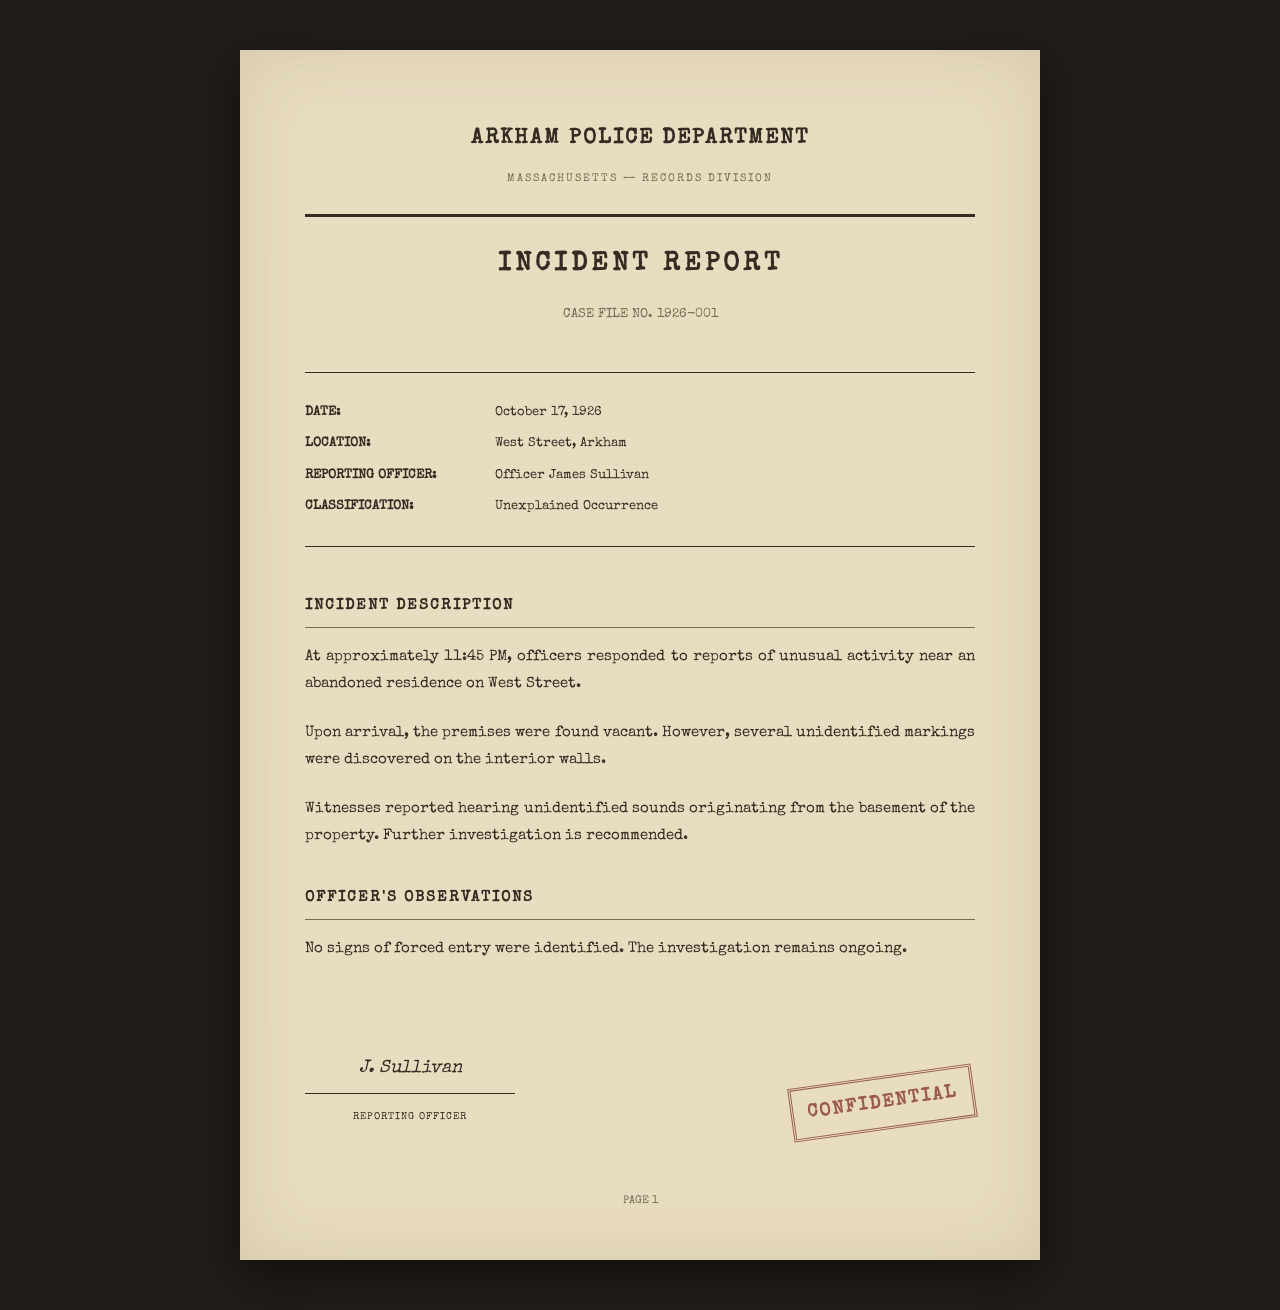
==== archives/001.html @ 72afe5b0 "new style and layout for the reports" ====
<!DOCTYPE html>
<html lang="en">
<head>
  <meta charset="UTF-8">
  <meta name="viewport" content="width=device-width, initial-scale=1.0">

  <title>Police Report — archivist</title>

  <link rel="stylesheet" href="../styles/police-report.css">
</head>

<body>

  <main class="report">

    <!-- Report Header -->
    <header class="report-header">
      <p class="department">ARKHAM POLICE DEPARTMENT</p>
      <p class="division">MASSACHUSETTS — RECORDS DIVISION</p>

      <div class="header-line"></div>

      <h1>INCIDENT REPORT</h1>

      <p class="report-number">CASE FILE NO. 1926-001</p>
    </header>

    <!-- Report Information -->
    <section class="report-details">

      <div class="detail">
        <span class="label">DATE:</span>
        <span>October 17, 1926</span>
      </div>

      <div class="detail">
        <span class="label">LOCATION:</span>
        <span>West Street, Arkham</span>
      </div>

      <div class="detail">
        <span class="label">REPORTING OFFICER:</span>
        <span>Officer James Sullivan</span>
      </div>

      <div class="detail">
        <span class="label">CLASSIFICATION:</span>
        <span>Unexplained Occurrence</span>
      </div>

    </section>

    <!-- Report Content -->
    <section class="report-content">

      <h2>INCIDENT DESCRIPTION</h2>

      <p>
        At approximately 11:45 PM, officers responded
        to reports of unusual activity near an
        abandoned residence on West Street.
      </p>

      <p>
        Upon arrival, the premises were found vacant.
        However, several unidentified markings were
        discovered on the interior walls.
      </p>

      <p>
        Witnesses reported hearing unidentified sounds
        originating from the basement of the property.
        Further investigation is recommended.
      </p>

      <h2>OFFICER'S OBSERVATIONS</h2>

      <p>
        No signs of forced entry were identified.
        The investigation remains ongoing.
      </p>

    </section>

    <!-- Report Footer -->
    <footer class="report-footer">

      <div class="signature">
        <span>J. Sullivan</span>
        <div class="signature-line"></div>
        <small>REPORTING OFFICER</small>
      </div>

      <div class="stamp">
        CONFIDENTIAL
      </div>

    </footer>

    <div class="page-number">PAGE 1</div>

  </main>

</body>
</html>
---- styles/police-report.css ----
@import url('https://fonts.googleapis.com/css2?family=Special+Elite&display=swap');

:root {
  --paper: #e8dcc1;
  --ink: #342c22;
  --faded-ink: #756953;
  --stamp: #873c32;
}

* {
  box-sizing: border-box;
}

body {
  margin: 0;
  padding: 50px 20px;

  background: #211d19;
  color: var(--ink);

  font-family: "Special Elite", "Courier New", monospace;
  line-height: 1.8;
}

/* Main Paper */

.report {
  position: relative;

  width: 100%;
  max-width: 800px;
  min-height: 1000px;

  margin: 0 auto;
  padding: 70px 65px 50px;

  background-color: var(--paper);
  background-image:
    repeating-linear-gradient(
      0deg,
      transparent,
      transparent 3px,
      rgba(80, 60, 35, 0.015) 4px
    );

  box-shadow:
    0 15px 45px rgba(0, 0, 0, 0.5),
    inset 0 0 70px rgba(90, 65, 30, 0.12);
}

/* Header */

.report-header {
  text-align: center;
  margin-bottom: 45px;
}

.department {
  font-size: 21px;
  font-weight: bold;
  letter-spacing: 2px;
  margin: 0;
}

.division {
  font-size: 11px;
  letter-spacing: 2px;
  color: var(--faded-ink);
}

.header-line {
  height: 3px;
  background: var(--ink);
  margin: 25px 0;
}

.report-header h1 {
  font-size: 26px;
  letter-spacing: 4px;
  margin: 15px 0;
}

.report-number {
  font-size: 13px;
  color: var(--faded-ink);
}

/* Report Details */

.report-details {
  border-top: 1px solid var(--ink);
  border-bottom: 1px solid var(--ink);

  padding: 20px 0;
  margin-bottom: 45px;
}

.detail {
  display: flex;
  gap: 15px;
  margin: 8px 0;
  font-size: 13px;
}

.label {
  font-weight: bold;
  min-width: 175px;
}

/* Content */

.report-content {
  font-size: 15px;
  text-align: left;
}

.report-content h2 {
  font-size: 15px;
  letter-spacing: 2px;
  border-bottom: 1px solid var(--faded-ink);

  margin-top: 35px;
  padding-bottom: 8px;
}

.report-content p {
  margin-bottom: 22px;
  text-align: justify;
}

/* Footer */

.report-footer {
  display: flex;
  justify-content: space-between;
  align-items: flex-end;
  gap: 20px;

  margin-top: 90px;
}

.signature {
  width: 210px;
  text-align: center;
}

.signature span {
  font-size: 18px;
  font-style: italic;
}

.signature-line {
  border-bottom: 1px solid var(--ink);
  margin: 8px 0;
}

.signature small {
  font-size: 10px;
  letter-spacing: 1px;
}

.stamp {
  color: var(--stamp);

  border: 3px double var(--stamp);
  padding: 8px 14px;

  font-size: 18px;
  font-weight: bold;
  letter-spacing: 2px;

  transform: rotate(-8deg);
  opacity: 0.8;
}

.page-number {
  margin-top: 60px;
  text-align: center;

  font-size: 11px;
  color: var(--faded-ink);
}

/* Mobile */

@media (max-width: 600px) {
  body {
    padding: 15px 8px;
  }

  .report {
    padding: 35px 22px;
    min-height: auto;
  }

  .department {
    font-size: 16px;
  }

  .report-header h1 {
    font-size: 20px;
  }

  .detail {
    flex-direction: column;
    gap: 0;
  }

  .report-content {
    font-size: 14px;
  }

  .report-footer {
    flex-direction: column;
    align-items: center;
    gap: 40px;
  }
}

/* Printing */

@media print {
  body {
    background: white;
    padding: 0;
  }

  .report {
    box-shadow: none;
    max-width: none;
    min-height: auto;
    padding: 15mm;
    print-color-adjust: exact;
    -webkit-print-color-adjust: exact;
  }
}
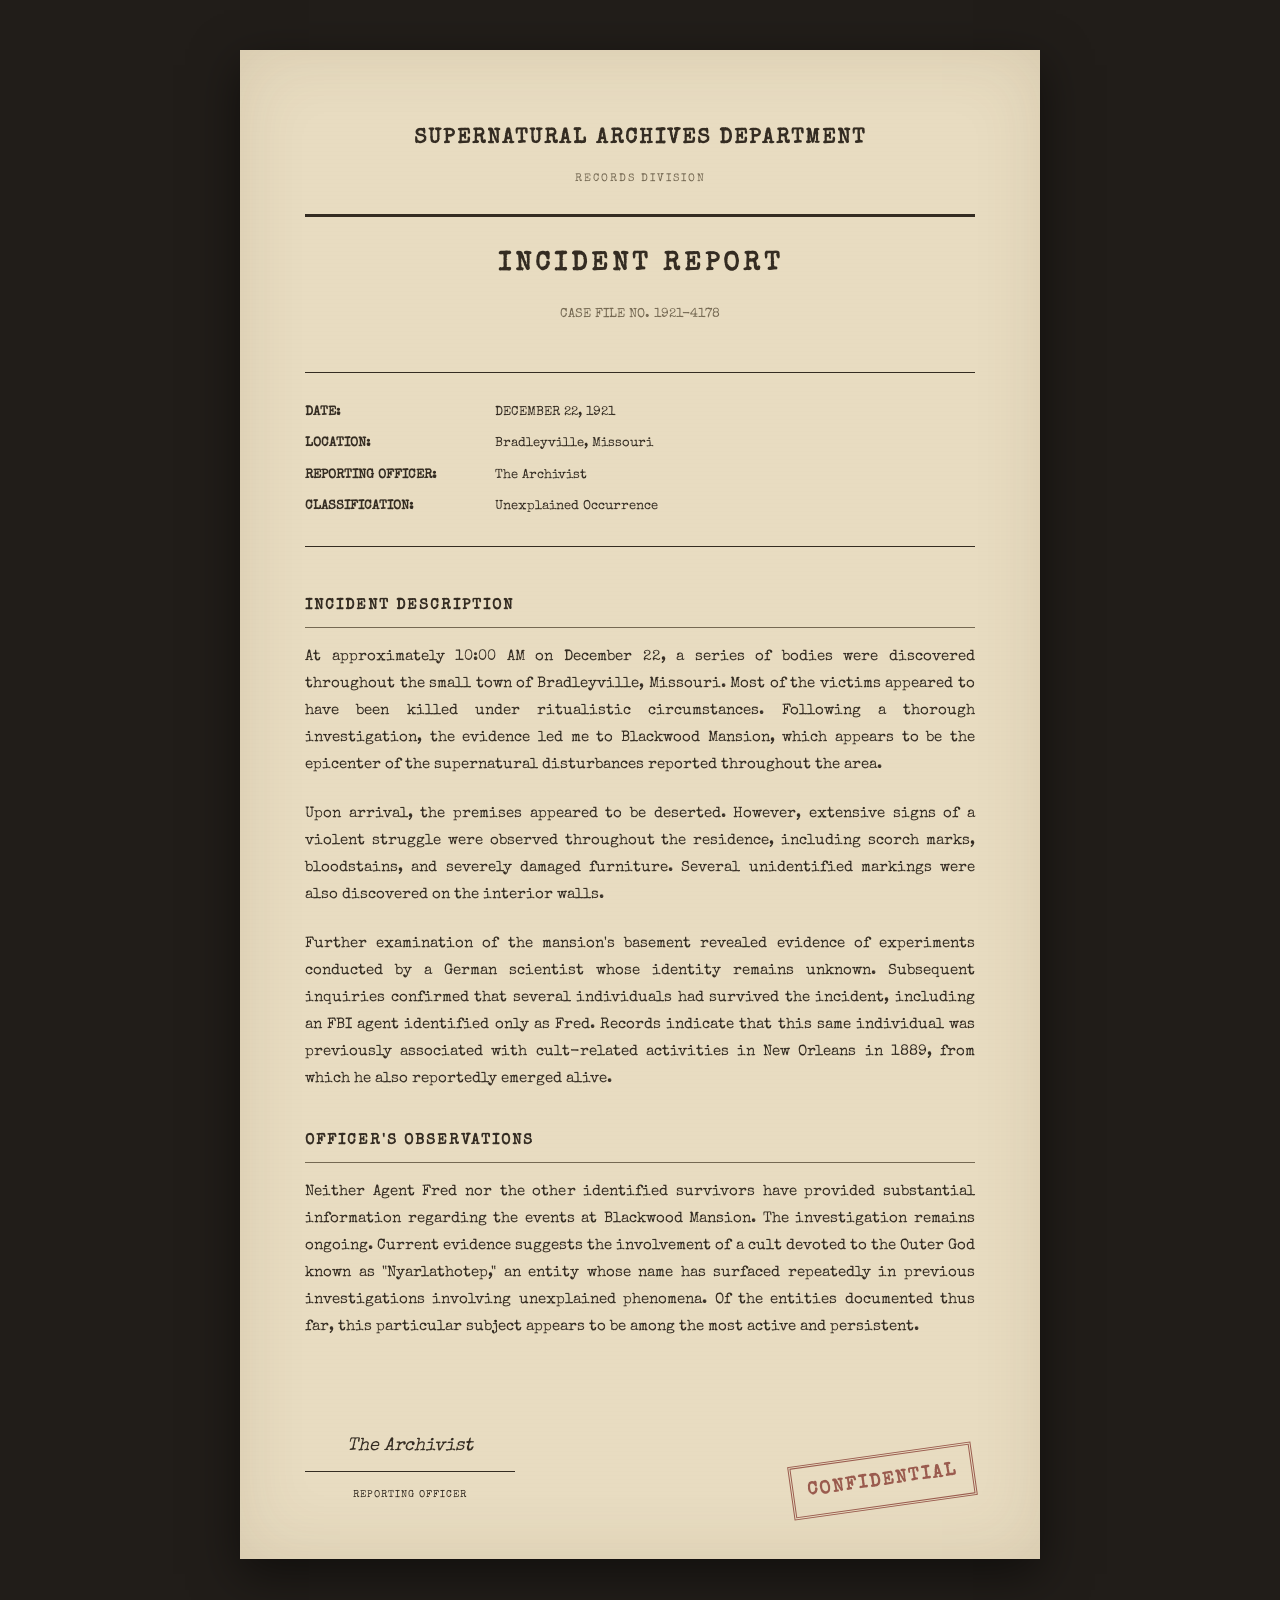
==== commit cbca71f3: "new report format" ====
--- a/archives/001.html
+++ b/archives/001.html
@@ -5,7 +5,7 @@
   <meta charset="UTF-8">
   <meta name="viewport" content="width=device-width, initial-scale=1.0">
 
-  <title>Police Report — archivist</title>
+  <title>Field Report — archivist</title>
 
   <link rel="stylesheet" href="../styles/police-report.css">
 </head>
@@ -16,14 +16,14 @@
 
     <!-- Report Header -->
     <header class="report-header">
-      <p class="department">ARKHAM POLICE DEPARTMENT</p>
-      <p class="division">MASSACHUSETTS — RECORDS DIVISION</p>
+      <p class="department">SUPERNATURAL ARCHIVES DEPARTMENT</p>
+      <p class="division">RECORDS DIVISION</p>
 
       <div class="header-line"></div>
 
       <h1>INCIDENT REPORT</h1>
 
-      <p class="report-number">CASE FILE NO. 1926-001</p>
+      <p class="report-number">CASE FILE NO. 1921-4178</p>
     </header>
 
     <!-- Report Information -->
@@ -31,17 +31,17 @@
 
       <div class="detail">
         <span class="label">DATE:</span>
-        <span>October 17, 1926</span>
+        <span>DECEMBER 22, 1921</span>
       </div>
 
       <div class="detail">
         <span class="label">LOCATION:</span>
-        <span>West Street, Arkham</span>
+        <span>Bradleyville, Missouri</span>
       </div>
 
       <div class="detail">
         <span class="label">REPORTING OFFICER:</span>
-        <span>Officer James Sullivan</span>
+        <span>The Archivist</span>
       </div>
 
       <div class="detail">
@@ -56,30 +56,63 @@
 
       <h2>INCIDENT DESCRIPTION</h2>
 
-      <p>
-        At approximately 11:45 PM, officers responded
-        to reports of unusual activity near an
-        abandoned residence on West Street.
-      </p>
+      
+<p>
+  At approximately 10:00 AM on December 22, a series of
+  bodies were discovered throughout the small town of
+  Bradleyville, Missouri. Most of the victims appeared
+  to have been killed under ritualistic circumstances.
 
-      <p>
-        Upon arrival, the premises were found vacant.
-        However, several unidentified markings were
-        discovered on the interior walls.
-      </p>
+  Following a thorough investigation, the evidence
+  led me to Blackwood Mansion, which appears to be
+  the epicenter of the supernatural disturbances
+  reported throughout the area.
+</p>
 
-      <p>
-        Witnesses reported hearing unidentified sounds
-        originating from the basement of the property.
-        Further investigation is recommended.
-      </p>
+<p>
+  Upon arrival, the premises appeared to be deserted.
+  However, extensive signs of a violent struggle were
+  observed throughout the residence, including
+  scorch marks, bloodstains, and severely damaged
+  furniture. Several unidentified markings were
+  also discovered on the interior walls.
+</p>
 
-      <h2>OFFICER'S OBSERVATIONS</h2>
+<p>
+  Further examination of the mansion's basement
+  revealed evidence of experiments conducted by
+  a German scientist whose identity remains unknown.
 
-      <p>
-        No signs of forced entry were identified.
-        The investigation remains ongoing.
-      </p>
+  Subsequent inquiries confirmed that several
+  individuals had survived the incident, including
+  an FBI agent identified only as Fred.
+
+  Records indicate that this same individual was
+  previously associated with cult-related activities
+  in New Orleans in 1889, from which he also
+  reportedly emerged alive.
+</p>
+
+<h2>OFFICER'S OBSERVATIONS</h2>
+
+<p>
+  Neither Agent Fred nor the other identified
+  survivors have provided substantial information
+  regarding the events at Blackwood Mansion.
+
+  The investigation remains ongoing.
+
+  Current evidence suggests the involvement of a
+  cult devoted to the Outer God known as
+  "Nyarlathotep," an entity whose name has
+  surfaced repeatedly in previous investigations
+  involving unexplained phenomena.
+
+  Of the entities documented thus far, this
+  particular subject appears to be among the
+  most active and persistent.
+</p>
+
 
     </section>
 
@@ -87,7 +120,7 @@
     <footer class="report-footer">
 
       <div class="signature">
-        <span>J. Sullivan</span>
+        <span>The Archivist</span>
         <div class="signature-line"></div>
         <small>REPORTING OFFICER</small>
       </div>
@@ -98,8 +131,6 @@
 
     </footer>
 
-    <div class="page-number">PAGE 1</div>
-
   </main>
 
 </body>
